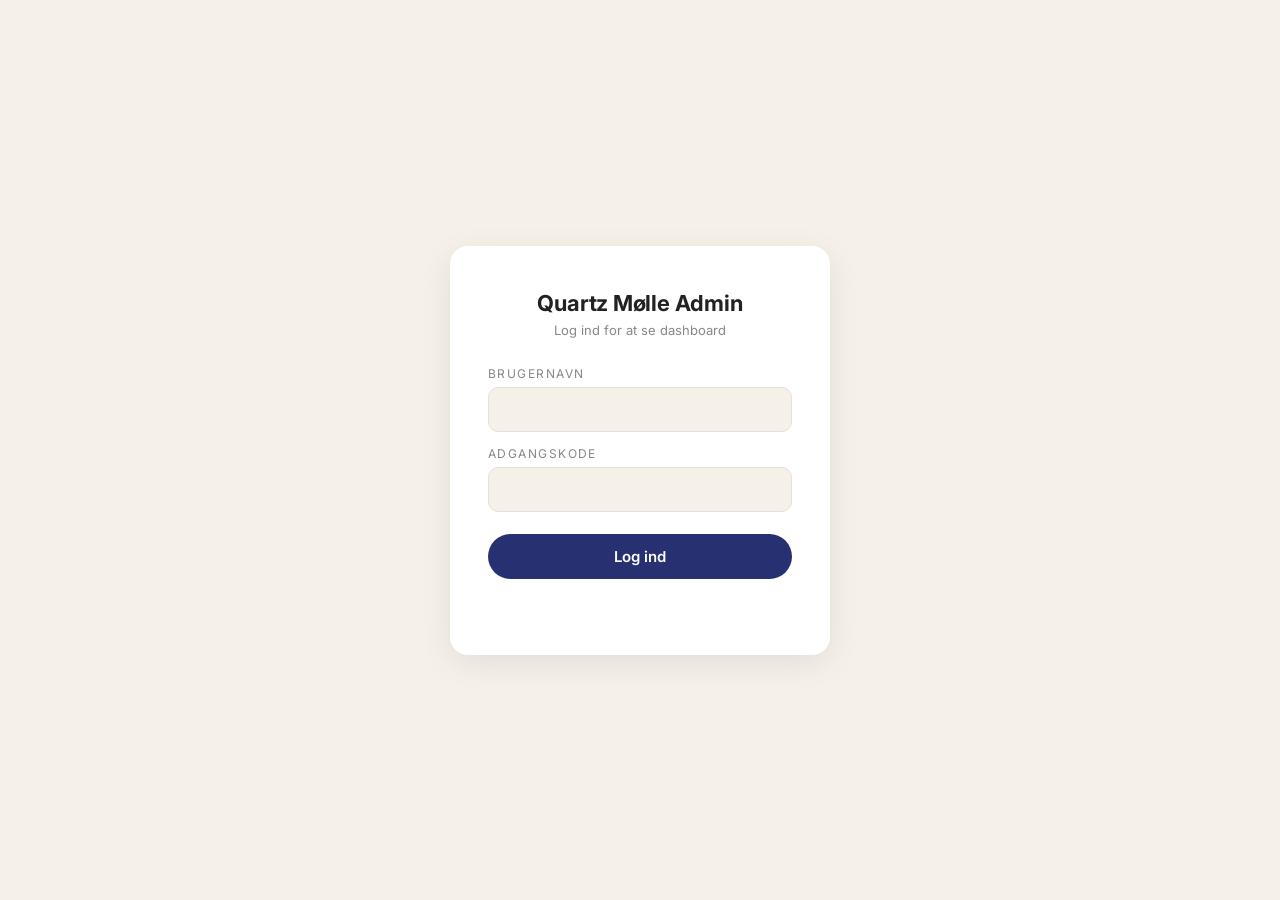
==== admin.html @ d62e1dcd "Add files via upload" ====
<!DOCTYPE html>
<html lang="da">
<head>
<meta charset="UTF-8" />
<meta name="viewport" content="width=device-width, initial-scale=1" />
<title>Admin – Quartz Mølle</title>
<link rel="preconnect" href="https://fonts.googleapis.com" />
<link href="https://fonts.googleapis.com/css2?family=Inter:wght@300;400;500;600;700;800&display=swap" rel="stylesheet" />
<style>
  *, *::before, *::after { box-sizing: border-box; margin: 0; padding: 0; }
  :root {
    --blue: #273071;
    --cream: #f5f1e8;
    --border: #e5e1d8;
    --text: #222;
    --muted: #888;
  }
  body {
    font-family: 'Inter', -apple-system, BlinkMacSystemFont, 'Segoe UI', Roboto, sans-serif;
    background: var(--cream);
    color: var(--text);
    min-height: 100vh;
    -webkit-font-smoothing: antialiased;
  }

  /* Login screen */
  .login-wrap {
    min-height: 100vh;
    display: flex; align-items: center; justify-content: center;
    padding: 20px;
  }
  .login-card {
    background: #fff;
    border-radius: 18px;
    padding: 44px 38px;
    width: 100%;
    max-width: 380px;
    box-shadow: 0 8px 32px rgba(0,0,0,0.08);
  }
  .login-card h1 {
    font-size: 22px;
    font-weight: 700;
    margin-bottom: 6px;
    letter-spacing: -0.01em;
    text-align: center;
  }
  .login-card .sub {
    color: var(--muted); font-size: 13px; text-align: center; margin-bottom: 28px;
  }
  .login-card label {
    display: block;
    font-size: 12px;
    text-transform: uppercase;
    letter-spacing: 0.12em;
    color: var(--muted);
    margin-bottom: 6px;
    margin-top: 14px;
  }
  .login-card input {
    width: 100%;
    padding: 12px 14px;
    border: 1px solid var(--border);
    border-radius: 10px;
    font-size: 15px;
    font-family: inherit;
    background: var(--cream);
  }
  .login-card input:focus { outline: 2px solid var(--blue); outline-offset: -1px; }
  .login-card button {
    width: 100%;
    margin-top: 22px;
    padding: 13px;
    background: var(--blue);
    color: #fff;
    border: none;
    border-radius: 999px;
    font-weight: 600;
    font-size: 15px;
    cursor: pointer;
    font-family: inherit;
  }
  .login-card button:hover { opacity: 0.92; }
  .login-error { color: #c0392b; font-size: 13px; margin-top: 14px; text-align: center; min-height: 18px; }

  /* Dashboard */
  .dashboard { display: none; }
  .topbar {
    background: var(--blue);
    color: #fff;
    padding: 16px 28px;
    display: flex; justify-content: space-between; align-items: center;
  }
  .topbar h1 { font-size: 18px; font-weight: 700; letter-spacing: -0.01em; }
  .topbar .right { display: flex; gap: 14px; align-items: center; font-size: 13px; }
  .topbar .logout { background: rgba(255,255,255,0.15); padding: 7px 14px; border-radius: 999px; cursor: pointer; font-weight: 500; }

  .container { max-width: 1200px; margin: 0 auto; padding: 28px 22px; }

  .stat-grid {
    display: grid;
    grid-template-columns: repeat(auto-fit, minmax(200px, 1fr));
    gap: 16px;
    margin-bottom: 32px;
  }
  .stat-card {
    background: #fff;
    border-radius: 14px;
    padding: 22px;
    box-shadow: 0 2px 10px rgba(0,0,0,0.04);
  }
  .stat-card .label {
    font-size: 11px;
    text-transform: uppercase;
    letter-spacing: 0.14em;
    color: var(--muted);
    margin-bottom: 10px;
  }
  .stat-card .value {
    font-size: 28px;
    font-weight: 700;
    color: var(--blue);
    letter-spacing: -0.01em;
    font-variant-numeric: tabular-nums;
  }
  .stat-card .delta {
    font-size: 12px;
    color: var(--muted);
    margin-top: 6px;
  }
  .stat-card .live-dot {
    display: inline-block; width: 8px; height: 8px; border-radius: 50%;
    background: #2ecc71; margin-right: 6px; vertical-align: middle;
    box-shadow: 0 0 0 0 rgba(46, 204, 113, 0.6);
    animation: pulse 2s infinite;
  }
  @keyframes pulse {
    0% { box-shadow: 0 0 0 0 rgba(46, 204, 113, 0.5); }
    70% { box-shadow: 0 0 0 8px rgba(46, 204, 113, 0); }
    100% { box-shadow: 0 0 0 0 rgba(46, 204, 113, 0); }
  }

  .panel {
    background: #fff;
    border-radius: 14px;
    padding: 24px;
    box-shadow: 0 2px 10px rgba(0,0,0,0.04);
    margin-bottom: 24px;
  }
  .panel h2 {
    font-size: 11px;
    text-transform: uppercase;
    letter-spacing: 0.16em;
    color: var(--muted);
    border-bottom: 2px solid var(--blue);
    padding-bottom: 10px;
    margin-bottom: 16px;
  }

  .order-row {
    display: grid;
    grid-template-columns: 110px 1fr 90px 110px 100px;
    gap: 14px;
    padding: 12px 0;
    border-bottom: 1px solid var(--border);
    font-size: 14px;
    align-items: center;
  }
  .order-row:last-child { border-bottom: none; }
  .order-row .ref { color: var(--blue); font-weight: 600; font-size: 12px; font-family: monospace; }
  .order-row .name { font-weight: 500; }
  .order-row .city { color: var(--muted); font-size: 13px; }
  .order-row .amount { text-align: right; font-weight: 600; font-variant-numeric: tabular-nums; }
  .order-row .date { color: var(--muted); font-size: 12px; }

  .product-row {
    display: flex; justify-content: space-between; padding: 10px 0;
    border-bottom: 1px solid var(--border); font-size: 14px;
  }
  .product-row:last-child { border-bottom: none; }
  .product-row .qty { color: var(--blue); font-weight: 600; font-variant-numeric: tabular-nums; }

  .location-row {
    display: grid; grid-template-columns: 1fr 80px;
    padding: 8px 0; font-size: 14px;
    border-bottom: 1px solid var(--border);
  }
  .location-row:last-child { border-bottom: none; }
  .location-row .count { color: var(--blue); font-weight: 600; text-align: right; font-variant-numeric: tabular-nums; }

  .two-col { display: grid; grid-template-columns: 1fr 1fr; gap: 20px; }
  @media (max-width: 700px) {
    .two-col { grid-template-columns: 1fr; }
    .order-row { grid-template-columns: 1fr 1fr; row-gap: 4px; }
    .order-row .city, .order-row .date { font-size: 11px; }
  }

  .loading { text-align: center; padding: 30px; color: var(--muted); font-size: 14px; }
  .empty { text-align: center; padding: 20px; color: var(--muted); font-size: 13px; }

  .filter-bar {
    display: flex; gap: 8px; margin-bottom: 20px;
  }
  .filter-bar button {
    background: #fff;
    border: 1px solid var(--border);
    padding: 8px 14px;
    border-radius: 999px;
    cursor: pointer;
    font-family: inherit;
    font-size: 13px;
    font-weight: 500;
  }
  .filter-bar button.active {
    background: var(--blue); color: #fff; border-color: var(--blue);
  }
</style>
</head>
<body>

<!-- Login screen -->
<div class="login-wrap" id="loginWrap">
  <div class="login-card">
    <h1>Quartz Mølle Admin</h1>
    <p class="sub">Log ind for at se dashboard</p>
    <label>Brugernavn</label>
    <input type="text" id="username" autocomplete="username" />
    <label>Adgangskode</label>
    <input type="password" id="password" autocomplete="current-password" />
    <button onclick="login()">Log ind</button>
    <div class="login-error" id="loginError"></div>
  </div>
</div>

<!-- Dashboard -->
<div class="dashboard" id="dashboard">
  <div class="topbar">
    <h1>Quartz Mølle Admin</h1>
    <div class="right">
      <span id="lastUpdate"></span>
      <span class="logout" onclick="logout()">Log ud</span>
    </div>
  </div>

  <div class="container">

    <!-- Live stats -->
    <div class="stat-grid">
      <div class="stat-card">
        <div class="label"><span class="live-dot"></span>Aktive nu</div>
        <div class="value" id="activeNow">–</div>
        <div class="delta">Sidste 60 sek.</div>
      </div>
      <div class="stat-card">
        <div class="label">Besøgende i dag</div>
        <div class="value" id="visitorsToday">–</div>
        <div class="delta" id="visitorsYesterday"></div>
      </div>
      <div class="stat-card">
        <div class="label">Ordrer i dag</div>
        <div class="value" id="ordersToday">–</div>
        <div class="delta" id="ordersWeek"></div>
      </div>
      <div class="stat-card">
        <div class="label">Omsætning i dag</div>
        <div class="value" id="revenueToday">–</div>
        <div class="delta" id="revenueWeek"></div>
      </div>
      <div class="stat-card">
        <div class="label">Konvertering</div>
        <div class="value" id="conversionRate">–</div>
        <div class="delta">Ordrer / besøgende</div>
      </div>
    </div>

    <!-- Time range filter -->
    <div class="filter-bar">
      <button class="active" data-range="7" onclick="setRange(7)">7 dage</button>
      <button data-range="30" onclick="setRange(30)">30 dage</button>
      <button data-range="90" onclick="setRange(90)">90 dage</button>
    </div>

    <!-- Recent orders -->
    <div class="panel">
      <h2>Seneste ordrer</h2>
      <div id="ordersList" class="loading">Henter ordrer…</div>
    </div>

    <div class="two-col">
      <!-- Top products -->
      <div class="panel">
        <h2>Mest solgte produkter</h2>
        <div id="topProducts" class="loading">Henter…</div>
      </div>

      <!-- Customer locations -->
      <div class="panel">
        <h2>Kunde lokationer</h2>
        <div id="locations" class="loading">Henter…</div>
      </div>
    </div>

  </div>
</div>

<script>
  // Simple client-side auth check (the API also checks server-side)
  const VALID_USER = 'fintankeenan';
  const VALID_PASS = 'Laragh';
  let currentRange = 7;
  let pollTimer = null;

  function login() {
    const u = document.getElementById('username').value.trim();
    const p = document.getElementById('password').value;
    if (u === VALID_USER && p === VALID_PASS) {
      sessionStorage.setItem('qm_admin_auth', btoa(u + ':' + p));
      showDashboard();
    } else {
      document.getElementById('loginError').textContent = 'Forkert brugernavn eller adgangskode.';
    }
  }

  function logout() {
    sessionStorage.removeItem('qm_admin_auth');
    if (pollTimer) clearInterval(pollTimer);
    document.getElementById('loginWrap').style.display = 'flex';
    document.getElementById('dashboard').style.display = 'none';
    document.getElementById('username').value = '';
    document.getElementById('password').value = '';
  }

  function showDashboard() {
    document.getElementById('loginWrap').style.display = 'none';
    document.getElementById('dashboard').style.display = 'block';
    loadDashboard();
    // Refresh active users every 15 sec
    pollTimer = setInterval(refreshLiveStats, 15000);
  }

  function setRange(days) {
    currentRange = days;
    document.querySelectorAll('.filter-bar button').forEach(b => {
      b.classList.toggle('active', Number(b.dataset.range) === days);
    });
    loadDashboard();
  }

  async function loadDashboard() {
    const auth = sessionStorage.getItem('qm_admin_auth');
    try {
      const res = await fetch('/api/admin-stats?days=' + currentRange, {
        headers: { 'Authorization': 'Basic ' + auth }
      });
      if (!res.ok) {
        if (res.status === 401) { logout(); return; }
        throw new Error('API error ' + res.status);
      }
      const data = await res.json();
      renderDashboard(data);
    } catch (err) {
      console.error(err);
      document.getElementById('ordersList').innerHTML = '<div class="empty">Kunne ikke hente data: ' + err.message + '</div>';
    }
  }

  async function refreshLiveStats() {
    const auth = sessionStorage.getItem('qm_admin_auth');
    try {
      const res = await fetch('/api/admin-live', {
        headers: { 'Authorization': 'Basic ' + auth }
      });
      if (res.ok) {
        const data = await res.json();
        document.getElementById('activeNow').textContent = data.activeNow || 0;
        document.getElementById('visitorsToday').textContent = data.visitorsToday || 0;
        document.getElementById('visitorsYesterday').textContent = 'I går: ' + (data.visitorsYesterday || 0);
        document.getElementById('lastUpdate').textContent = 'Opdateret kl. ' + new Date().toLocaleTimeString('da-DK');
        // Recalc conversion rate
        const orders = parseInt(document.getElementById('ordersToday').textContent) || 0;
        const visitors = data.visitorsToday || 0;
        const conv = visitors > 0 ? ((orders / visitors) * 100).toFixed(1) + '%' : '–';
        document.getElementById('conversionRate').textContent = conv;
      }
    } catch (err) { /* silent */ }
  }

  function renderDashboard(data) {
    // Top stats
    document.getElementById('ordersToday').textContent = data.ordersToday || 0;
    document.getElementById('ordersWeek').textContent = data.totalOrders + ' i ' + currentRange + ' dage';
    document.getElementById('revenueToday').textContent = formatKr(data.revenueToday || 0);
    document.getElementById('revenueWeek').textContent = formatKr(data.totalRevenue || 0) + ' i ' + currentRange + ' dage';

    // Live stats refresh
    refreshLiveStats();

    // Orders list
    const ordersEl = document.getElementById('ordersList');
    if (!data.orders || data.orders.length === 0) {
      ordersEl.innerHTML = '<div class="empty">Ingen ordrer i denne periode.</div>';
    } else {
      ordersEl.innerHTML = data.orders.map(o => `
        <div class="order-row">
          <div class="ref">#${escapeHtml(o.ref)}</div>
          <div>
            <div class="name">${escapeHtml(o.customerName)}</div>
            <div class="city">${escapeHtml(o.city || '')}${o.country ? ', ' + escapeHtml(o.country) : ''}</div>
          </div>
          <div class="city">${escapeHtml(o.itemCount)} stk.</div>
          <div class="amount">${formatKr(o.amount)}</div>
          <div class="date">${formatDate(o.date)}</div>
        </div>
      `).join('');
    }

    // Top products
    const productsEl = document.getElementById('topProducts');
    if (!data.topProducts || data.topProducts.length === 0) {
      productsEl.innerHTML = '<div class="empty">Ingen data.</div>';
    } else {
      productsEl.innerHTML = data.topProducts.map(p => `
        <div class="product-row">
          <div>${escapeHtml(p.name)}</div>
          <div class="qty">${p.qty}×</div>
        </div>
      `).join('');
    }

    // Locations
    const locEl = document.getElementById('locations');
    if (!data.locations || data.locations.length === 0) {
      locEl.innerHTML = '<div class="empty">Ingen data.</div>';
    } else {
      locEl.innerHTML = data.locations.map(l => `
        <div class="location-row">
          <div>${escapeHtml(l.location)}</div>
          <div class="count">${l.count}</div>
        </div>
      `).join('');
    }
  }

  function formatKr(amount) {
    return Math.round(amount).toLocaleString('da-DK') + ' kr.';
  }
  function formatDate(iso) {
    const d = new Date(iso);
    return d.toLocaleDateString('da-DK', { day: 'numeric', month: 'short' }) + ' ' +
           d.toLocaleTimeString('da-DK', { hour: '2-digit', minute: '2-digit' });
  }
  function escapeHtml(s) {
    return String(s || '').replace(/&/g, '&amp;').replace(/</g, '&lt;').replace(/>/g, '&gt;').replace(/"/g, '&quot;');
  }

  // Auto-login if already authed
  if (sessionStorage.getItem('qm_admin_auth')) {
    showDashboard();
  }

  // Submit on Enter
  document.getElementById('password').addEventListener('keydown', e => {
    if (e.key === 'Enter') login();
  });
</script>

</body>
</html>
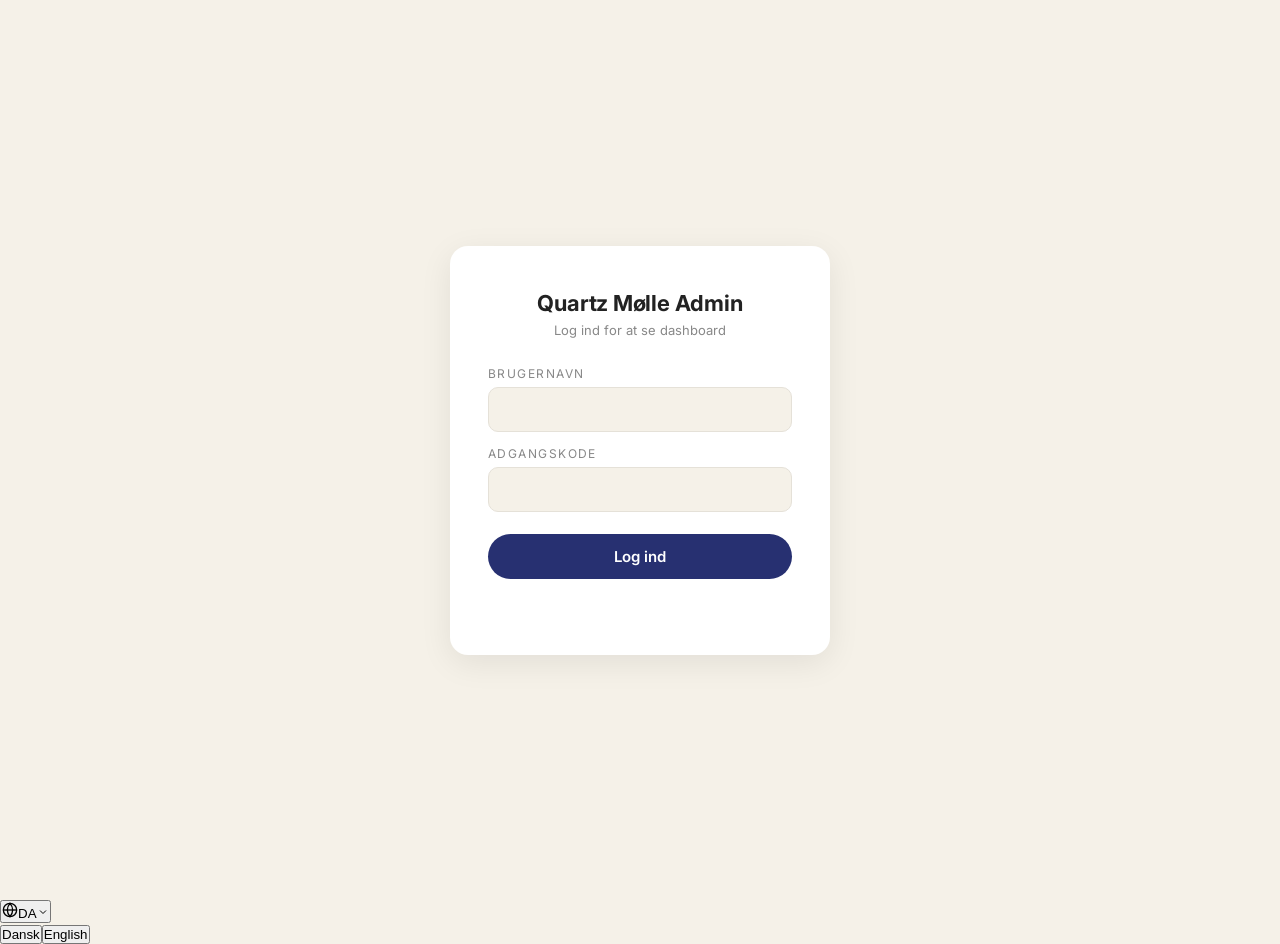
==== commit f08b5787: "Merge pull request #2 from arnkeenan-gif/click-and-collect Tilfoej soegning Click and Collect fufill" ====
--- a/admin.html
+++ b/admin.html
@@ -173,11 +173,19 @@
   .order-row .date { color: var(--muted); font-size: 12px; }
 
   .product-row {
-    display: flex; justify-content: space-between; padding: 10px 0;
+    display: flex; align-items: center; gap: 12px; padding: 10px 0;
     border-bottom: 1px solid var(--border); font-size: 14px;
   }
   .product-row:last-child { border-bottom: none; }
-  .product-row .qty { color: var(--blue); font-weight: 600; font-variant-numeric: tabular-nums; }
+  .product-row img {
+    width: 40px; height: 40px; border-radius: 8px; object-fit: cover;
+    background: var(--cream); flex-shrink: 0;
+  }
+  .product-row .product-noimg {
+    width: 40px; height: 40px; border-radius: 8px; background: var(--cream); flex-shrink: 0;
+  }
+  .product-row .product-name { flex: 1; min-width: 0; }
+  .product-row .qty { color: var(--blue); font-weight: 600; font-variant-numeric: tabular-nums; white-space: nowrap; }
 
   .location-row {
     display: grid; grid-template-columns: 1fr 80px;
@@ -310,10 +318,11 @@
   let pollTimer = null;
 
   function login() {
-    const u = document.getElementById('username').value.trim();
+    const u = document.getElementById('username').value.trim().toLowerCase();
     const p = document.getElementById('password').value;
-    if (u === VALID_USER && p === VALID_PASS) {
-      sessionStorage.setItem('qm_admin_auth', btoa(u + ':' + p));
+    if (u === VALID_USER.toLowerCase() && p === VALID_PASS) {
+      // Always store the normalized lowercase username so the API receives it consistently
+      sessionStorage.setItem('qm_admin_auth', btoa(VALID_USER.toLowerCase() + ':' + p));
       showDashboard();
     } else {
       document.getElementById('loginError').textContent = 'Forkert brugernavn eller adgangskode.';
@@ -420,7 +429,8 @@
     } else {
       productsEl.innerHTML = data.topProducts.map(p => `
         <div class="product-row">
-          <div>${escapeHtml(p.name)}</div>
+          ${p.image ? `<img src="${escapeHtml(p.image)}" alt="" />` : '<div class="product-noimg"></div>'}
+          <div class="product-name">${escapeHtml(p.name)}</div>
           <div class="qty">${p.qty}×</div>
         </div>
       `).join('');
@@ -463,5 +473,6 @@
   });
 </script>
 
+<script src="js/i18n.js"></script>
 </body>
 </html>
